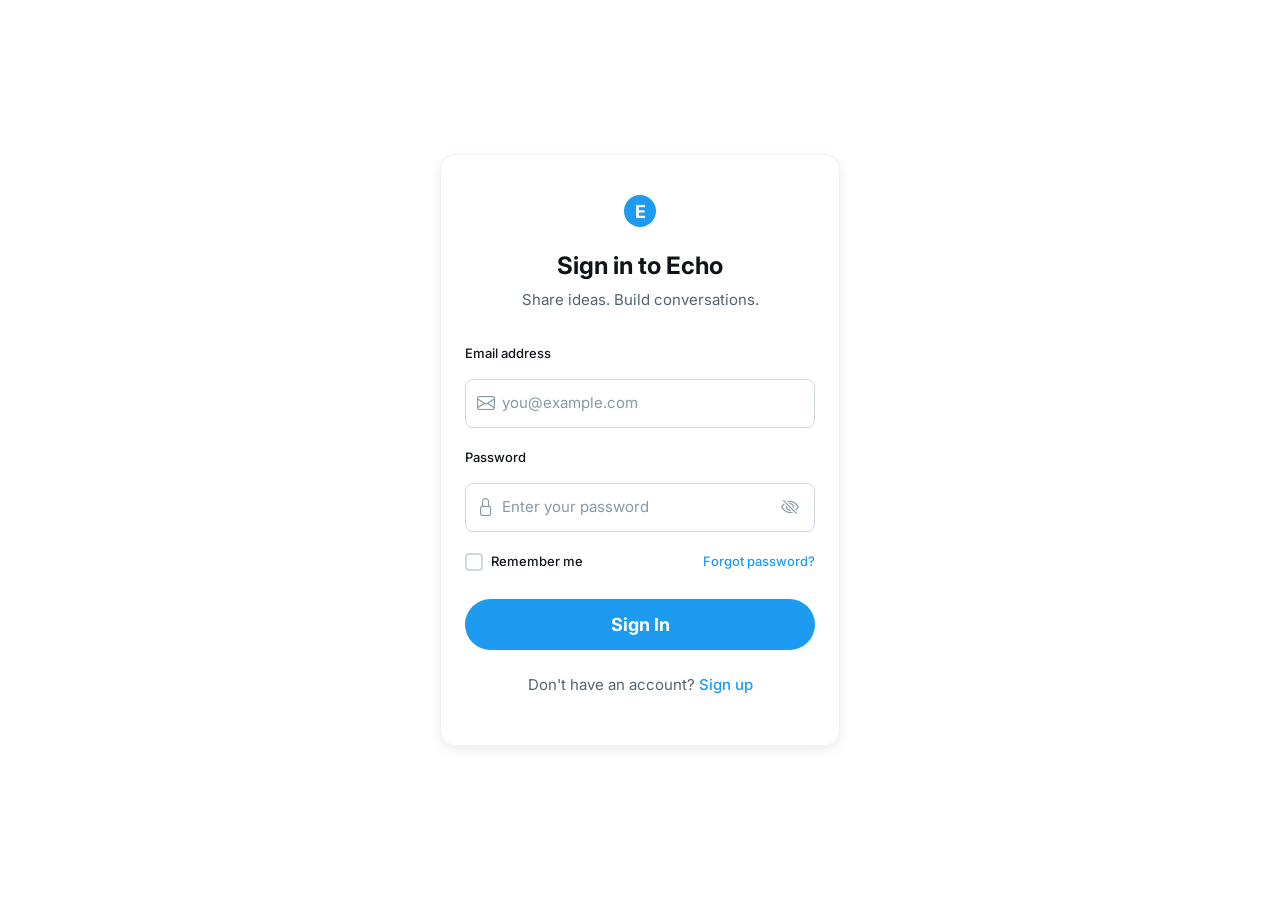
==== login.html @ 074d6367 "feat: add HTML structure for Echo main app and login page" ====
<!DOCTYPE html>
<html lang="en">
<head>
  <meta charset="UTF-8">
  <meta name="viewport" content="width=device-width, initial-scale=1.0">
  <meta name="description" content="Sign in to Echo - Share ideas. Build conversations.">
  <meta name="theme-color" content="#1d9bf0">
  <title>Login / Echo</title>
  <link href="https://cdn.jsdelivr.net/npm/bootstrap@5.3.2/dist/css/bootstrap.min.css" rel="stylesheet">
  <link rel="stylesheet" href="https://cdn.jsdelivr.net/npm/bootstrap-icons@1.11.1/font/bootstrap-icons.css">
  <link rel="preconnect" href="https://fonts.googleapis.com">
  <link href="https://fonts.googleapis.com/css2?family=Inter:wght@400;500;600;700&display=swap" rel="stylesheet">
  <link rel="stylesheet" href="css/style.css">
  <link rel="stylesheet" href="css/login.css">
</head>
<body class="login-page">
  <div class="login-wrapper">
    <div class="login-card" role="form" aria-labelledby="login-heading">
      <header class="login-header">
        <a href="index.html" class="logo-link" aria-label="Echo Home">
          <div class="logo-mark" aria-hidden="true">E</div>
        </a>
        <h1 id="login-heading">Sign in to Echo</h1>
        <p class="login-tagline">Share ideas. Build conversations.</p>
      </header>

      <form class="login-form" id="login-form" novalidate>
        <div class="form-group">
          <label for="login-email" class="form-label">Email address</label>
          <div class="input-wrapper">
            <i class="bi bi-envelope input-icon" aria-hidden="true"></i>
            <input type="email" id="login-email" name="email" class="form-control" placeholder="you@example.com" required autocomplete="email" aria-required="true" aria-describedby="email-error">
          </div>
          <span class="error-message" id="email-error" role="alert" aria-live="assertive"></span>
        </div>

        <div class="form-group">
          <label for="login-password" class="form-label">Password</label>
          <div class="input-wrapper">
            <i class="bi bi-lock input-icon" aria-hidden="true"></i>
            <input type="password" id="login-password" name="password" class="form-control" placeholder="Enter your password" required autocomplete="current-password" aria-required="true" aria-describedby="password-error">
            <button type="button" class="password-toggle" id="password-toggle" aria-label="Show password" title="Show password">
              <i class="bi bi-eye-slash" id="password-toggle-icon" aria-hidden="true"></i>
            </button>
          </div>
          <span class="error-message" id="password-error" role="alert" aria-live="assertive"></span>
        </div>

        <div class="form-options">
          <label class="checkbox-label">
            <input type="checkbox" id="remember-me" name="remember">
            <span class="checkbox-custom" aria-hidden="true"></span>
            <span>Remember me</span>
          </label>
          <a href="#" class="forgot-link" id="forgot-link">Forgot password?</a>
        </div>

        <button type="submit" class="btn-login" id="btn-login">Sign In</button>
      </form>

      <footer class="login-footer">
        <p>Don't have an account? <a href="#" id="signup-link">Sign up</a></p>
      </footer>
    </div>
  </div>

  <div class="toast-container" aria-live="polite" aria-atomic="true"></div>

  <script src="https://cdn.jsdelivr.net/npm/bootstrap@5.3.2/dist/js/bootstrap.bundle.min.js"></script>
  <script src="js/login.js"></script>
</body>
</html>
---- css/style.css ----
/* ============================================
   Echo - Global Stylesheet
   ============================================ */

/* --------------------------------------------
   1. CSS Custom Properties (Design Tokens)
   -------------------------------------------- */
:root {
  /* Brand */
  --color-primary: #1d9bf0;
  --color-primary-hover: #1a8cd8;
  --color-primary-active: #177cc5;
  --color-primary-light: rgba(29, 155, 240, 0.1);

  /* Surfaces */
  --color-background: #ffffff;
  --color-surface: #ffffff;
  --color-surface-hover: rgba(0, 0, 0, 0.03);
  --color-surface-active: rgba(0, 0, 0, 0.06);
  --color-overlay: rgba(0, 0, 0, 0.4);

  /* Borders */
  --color-border: #eff3f4;
  --color-border-strong: #cfd9de;

  /* Text */
  --color-text-primary: #0f1419;
  --color-text-secondary: #536471;
  --color-text-muted: #8899a6;
  --color-text-on-primary: #ffffff;

  /* Status */
  --color-error: #f4212e;
  --color-warning: #ffad1f;
  --color-success: #00ba7c;

  /* Typography */
  --font-family: 'Inter', -apple-system, BlinkMacSystemFont, 'Segoe UI', Roboto, Helvetica, Arial, sans-serif;
  --font-size-xs: 0.75rem;   /* 12px */
  --font-size-sm: 0.8125rem; /* 13px */
  --font-size-base: 0.9375rem; /* 15px */
  --font-size-lg: 1.125rem; /* 18px */
  --font-size-xl: 1.25rem;  /* 20px */
  --font-size-2xl: 1.5rem;  /* 24px */
  --font-weight-normal: 400;
  --font-weight-medium: 500;
  --font-weight-semibold: 600;
  --font-weight-bold: 700;
  --line-height-tight: 1.25;
  --line-height-normal: 1.5;
  --line-height-relaxed: 1.75;

  /* Spacing (8-point grid) */
  --space-1: 0.25rem;  /* 4px */
  --space-2: 0.5rem;   /* 8px */
  --space-3: 0.75rem;  /* 12px */
  --space-4: 1rem;     /* 16px */
  --space-5: 1.25rem;  /* 20px */
  --space-6: 1.5rem;   /* 24px */
  --space-8: 2rem;     /* 32px */
  --space-10: 2.5rem;  /* 40px */
  --space-12: 3rem;    /* 48px */
  --space-16: 4rem;    /* 64px */

  /* Layout */
  --sidebar-width: 275px;
  --sidebar-width-tablet: 88px;
  --right-sidebar-width: 350px;
  --content-max-width: 600px;
  --app-max-width: 1265px;

  /* Shape */
  --radius-sm: 4px;
  --radius-md: 8px;
  --radius-lg: 12px;
  --radius-xl: 16px;
  --radius-pill: 9999px;

  /* Shadows */
  --shadow-sm: 0 1px 2px rgba(0, 0, 0, 0.05);
  --shadow-md: 0 4px 12px rgba(0, 0, 0, 0.08);
  --shadow-lg: 0 8px 24px rgba(0, 0, 0, 0.12);
  --shadow-xl: 0 12px 36px rgba(0, 0, 0, 0.16);

  /* Transitions */
  --transition-fast: 150ms ease;
  --transition-base: 200ms ease;
  --transition-slow: 300ms ease;
  --transition-bounce: 300ms cubic-bezier(0.34, 1.56, 0.64, 1);
}

/* Dark Mode Scaffold (Manual Feature)
   These variables activate when a parent element or the HTML tag
   has a [data-theme="dark"] attribute. The user is expected to
   implement the JavaScript logic to toggle this attribute and
   persist the preference via localStorage. */
[data-theme="dark"] {
  --color-background: #000000;
  --color-surface: #16181c;
  --color-surface-hover: rgba(255, 255, 255, 0.03);
  --color-surface-active: rgba(255, 255, 255, 0.06);
  --color-overlay: rgba(91, 112, 131, 0.4);
  --color-border: #2f3336;
  --color-border-strong: #536471;
  --color-text-primary: #e7e9ea;
  --color-text-secondary: #71767b;
  --color-text-muted: #536471;
  --color-text-on-primary: #ffffff;
  --shadow-sm: 0 1px 2px rgba(255, 255, 255, 0.05);
  --shadow-md: 0 4px 12px rgba(0, 0, 0, 0.3);
  --shadow-lg: 0 8px 24px rgba(0, 0, 0, 0.4);
  --shadow-xl: 0 12px 36px rgba(0, 0, 0, 0.5);
}

/* Smooth transition for theme changes (Premium Dark Mode requirement) */
*,
*::before,
*::after {
  transition: background-color var(--transition-slow), 
              border-color var(--transition-slow), 
              color var(--transition-slow);
}

/* Remove transition for transform/opacity to keep micro-interactions snappy */
@media (prefers-reduced-motion: no-preference) {
  .btn-tweet,
  .icon-btn,
  .tweet-card,
  .nav-link,
  .modal-content,
  .toast,
  .fab-tweet,
  .login-card {
    transition: transform var(--transition-fast), 
                box-shadow var(--transition-fast), 
                background-color var(--transition-base), 
                color var(--transition-base);
  }
}

@media (prefers-reduced-motion: reduce) {
  *,
  *::before,
  *::after {
    transition-duration: 0.01ms !important;
    animation-duration: 0.01ms !important;
  }
}

/* --------------------------------------------
   2. Base Reset & Typography
   -------------------------------------------- */
*,
*::before,
*::after {
  box-sizing: border-box;
  margin: 0;
  padding: 0;
}

html {
  font-size: 16px;
  -webkit-font-smoothing: antialiased;
  -moz-osx-font-smoothing: grayscale;
  scroll-behavior: smooth;
}

body {
  font-family: var(--font-family);
  font-size: var(--font-size-base);
  font-weight: var(--font-weight-normal);
  line-height: var(--line-height-normal);
  color: var(--color-text-primary);
  background-color: var(--color-background);
  min-height: 100vh;
  overflow-x: hidden;
}

h1, h2, h3, h4, h5, h6 {
  font-weight: var(--font-weight-bold);
  line-height: var(--line-height-tight);
  color: var(--color-text-primary);
}

a {
  color: var(--color-primary);
  text-decoration: none;
}

a:hover {
  text-decoration: underline;
}

a:focus-visible,
button:focus-visible,
input:focus-visible,
textarea:focus-visible {
  outline: 2px solid var(--color-primary);
  outline-offset: 2px;
  border-radius: var(--radius-sm);
}

img {
  max-width: 100%;
  height: auto;
  display: block;
}

ul[role="list"],
ol[role="list"] {
  list-style: none;
}

/* --------------------------------------------
   3. Layout Grid
   -------------------------------------------- */
.app-layout {
  display: grid;
  grid-template-columns: 1fr;
  min-height: 100vh;
  max-width: 100%;
  margin: 0 auto;
  position: relative;
}

/* Mobile Bottom Nav */
.mobile-nav {
  display: flex;
  position: fixed;
  bottom: 0;
  left: 0;
  right: 0;
  height: 56px;
  background-color: var(--color-surface);
  border-top: 1px solid var(--color-border);
  z-index: 100;
  justify-content: space-around;
  align-items: center;
  padding: 0 var(--space-4);
}

.mobile-nav-link {
  display: flex;
  flex-direction: column;
  align-items: center;
  justify-content: center;
  color: var(--color-text-secondary);
  font-size: var(--font-size-xl);
  padding: var(--space-2);
  border-radius: var(--radius-pill);
  transition: background-color var(--transition-fast), color var(--transition-fast);
}

.mobile-nav-link:hover,
.mobile-nav-link:focus-visible {
  background-color: var(--color-surface-hover);
  color: var(--color-text-primary);
  text-decoration: none;
}

.mobile-nav-link.active {
  color: var(--color-text-primary);
  font-weight: var(--font-weight-semibold);
}

/* Mobile FAB */
.fab-tweet {
  display: flex;
  position: fixed;
  bottom: calc(56px + var(--space-4));
  right: var(--space-4);
  width: 56px;
  height: 56px;
  border-radius: var(--radius-pill);
  background-color: var(--color-primary);
  color: var(--color-text-on-primary);
  border: none;
  box-shadow: var(--shadow-md);
  align-items: center;
  justify-content: center;
  font-size: var(--font-size-xl);
  cursor: pointer;
  z-index: 90;
}

.fab-tweet:hover {
  background-color: var(--color-primary-hover);
  transform: scale(1.05);
  box-shadow: var(--shadow-lg);
}

.fab-tweet:active {
  transform: scale(0.95);
}

/* Left Sidebar */
.sidebar-left {
  display: none;
  flex-direction: column;
  align-items: flex-end;
  position: sticky;
  top: 0;
  height: 100vh;
  padding: var(--space-2) var(--space-4) var(--space-4) var(--space-4);
  border-right: 1px solid var(--color-border);
  overflow-y: auto;
  scrollbar-width: none;
  -ms-overflow-style: none;
}

.sidebar-left::-webkit-scrollbar {
  display: none;
}

.sidebar-inner {
  display: flex;
  flex-direction: column;
  width: 100%;
  height: 100%;
}

/* Logo */
.logo-link {
  display: inline-flex;
  align-items: center;
  justify-content: center;
  width: 48px;
  height: 48px;
  border-radius: var(--radius-pill);
  margin-bottom: var(--space-4);
  color: var(--color-text-primary);
  transition: background-color var(--transition-fast);
}

.logo-link:hover,
.logo-link:focus-visible {
  background-color: var(--color-surface-hover);
  text-decoration: none;
}

.logo-mark {
  width: 32px;
  height: 32px;
  background-color: var(--color-primary);
  color: var(--color-text-on-primary);
  border-radius: var(--radius-pill);
  display: flex;
  align-items: center;
  justify-content: center;
  font-weight: var(--font-weight-bold);
  font-size: var(--font-size-lg);
}

/* Navigation */
.nav-list {
  display: flex;
  flex-direction: column;
  gap: var(--space-1);
  margin-bottom: var(--space-4);
}

.nav-link {
  display: flex;
  align-items: center;
  gap: var(--space-4);
  padding: var(--space-3) var(--space-4);
  border-radius: var(--radius-pill);
  color: var(--color-text-primary);
  font-size: var(--font-size-xl);
  font-weight: var(--font-weight-medium);
  transition: background-color var(--transition-fast), color var(--transition-fast);
  text-decoration: none;
}

.nav-link:hover,
.nav-link:focus-visible {
  background-color: var(--color-surface-hover);
  text-decoration: none;
}

.nav-link.active {
  font-weight: var(--font-weight-bold);
}

.nav-link i {
  font-size: var(--font-size-2xl);
  flex-shrink: 0;
}

/* Tweet Button (Sidebar) */
.btn-tweet {
  display: flex;
  align-items: center;
  justify-content: center;
  width: 100%;
  padding: var(--space-4) var(--space-6);
  border-radius: var(--radius-pill);
  background-color: var(--color-primary);
  color: var(--color-text-on-primary);
  border: none;
  font-size: var(--font-size-lg);
  font-weight: var(--font-weight-bold);
  cursor: pointer;
  box-shadow: var(--shadow-sm);
  margin-bottom: var(--space-6);
}

.btn-tweet:hover {
  background-color: var(--color-primary-hover);
  transform: translateY(-1px);
  box-shadow: var(--shadow-md);
  text-decoration: none;
}

.btn-tweet:active {
  transform: translateY(0);
  background-color: var(--color-primary-active);
}

.btn-tweet:disabled {
  opacity: 0.5;
  cursor: not-allowed;
  transform: none;
  box-shadow: none;
}

.btn-tweet .btn-icon {
  display: none;
}

.btn-tweet.btn-small {
  width: auto;
  padding: var(--space-2) var(--space-4);
  font-size: var(--font-size-base);
}

/* Profile Summary */
.profile-summary {
  display: flex;
  align-items: center;
  gap: var(--space-3);
  padding: var(--space-3);
  margin-top: auto;
  border-radius: var(--radius-pill);
  cursor: pointer;
  transition: background-color var(--transition-fast);
}

.profile-summary:hover {
  background-color: var(--color-surface-hover);
}

.profile-info {
  display: flex;
  flex-direction: column;
  flex: 1;
  min-width: 0;
}

.profile-name {
  font-weight: var(--font-weight-bold);
  color: var(--color-text-primary);
  white-space: nowrap;
  overflow: hidden;
  text-overflow: ellipsis;
}

.profile-handle,
.profile-role {
  font-size: var(--font-size-sm);
  color: var(--color-text-secondary);
  white-space: nowrap;
  overflow: hidden;
  text-overflow: ellipsis;
}

.login-link {
  font-size: var(--font-size-sm);
  color: var(--color-primary);
  font-weight: var(--font-weight-medium);
  white-space: nowrap;
}

/* Main Content */
.main-content {
  border-right: 1px solid var(--color-border);
  border-left: 1px solid var(--color-border);
  min-height: 100vh;
  max-width: var(--content-max-width);
  width: 100%;
  margin: 0 auto;
  position: relative;
}

.main-header {
  display: flex;
  align-items: center;
  justify-content: space-between;
  padding: var(--space-3) var(--space-4);
  border-bottom: 1px solid var(--color-border);
  background-color: var(--color-surface);
  backdrop-filter: blur(12px);
  -webkit-backdrop-filter: blur(12px);
  position: sticky;
  top: 0;
  z-index: 50;
}

.main-header h1 {
  font-size: var(--font-size-xl);
  font-weight: var(--font-weight-bold);
}

.theme-toggle {
  display: flex;
  align-items: center;
  justify-content: center;
  width: 36px;
  height: 36px;
  border-radius: var(--radius-pill);
  border: none;
  background-color: transparent;
  color: var(--color-text-primary);
  cursor: pointer;
  font-size: var(--font-size-lg);
  transition: background-color var(--transition-fast), transform var(--transition-fast);
}

.theme-toggle:hover {
  background-color: var(--color-surface-hover);
  transform: rotate(15deg);
}

/* Composer */
.composer {
  border-bottom: 1px solid var(--color-border);
  padding: var(--space-4);
}

.composer-body {
  display: flex;
  gap: var(--space-3);
}

.composer-input-area {
  flex: 1;
  display: flex;
  flex-direction: column;
}

.tweet-textarea {
  width: 100%;
  border: none;
  outline: none;
  resize: none;
  background: transparent;
  color: var(--color-text-primary);
  font-family: inherit;
  font-size: var(--font-size-lg);
  line-height: var(--line-height-relaxed);
  min-height: 56px;
  padding: var(--space-2) 0;
}

.tweet-textarea::placeholder {
  color: var(--color-text-secondary);
}

.composer-actions,
.modal-actions {
  display: flex;
  align-items: center;
  justify-content: space-between;
  margin-top: var(--space-3);
  padding-top: var(--space-3);
  border-top: 1px solid var(--color-border);
}

.media-icons {
  display: flex;
  gap: var(--space-2);
}

.icon-btn {
  display: flex;
  align-items: center;
  justify-content: center;
  width: 36px;
  height: 36px;
  border-radius: var(--radius-pill);
  border: none;
  background: transparent;
  color: var(--color-primary);
  cursor: pointer;
  font-size: var(--font-size-lg);
  transition: background-color var(--transition-fast), transform var(--transition-fast);
}

.icon-btn:hover {
  background-color: var(--color-primary-light);
  transform: scale(1.1);
}

.icon-btn:active {
  transform: scale(0.95);
}

.composer-submit-area,
.modal-submit-area {
  display: flex;
  align-items: center;
  gap: var(--space-3);
}

.char-counter {
  font-size: var(--font-size-sm);
  color: var(--color-text-secondary);
  font-weight: var(--font-weight-medium);
  transition: color var(--transition-fast);
}

.char-counter.warning {
  color: var(--color-warning);
}

.char-counter.danger {
  color: var(--color-error);
}

/* Feed */
.feed-wrapper {
  min-height: 400px;
}

.tweet-feed {
  display: flex;
  flex-direction: column;
}

/* Tweet Card */
.tweet-card {
  display: flex;
  gap: var(--space-3);
  padding: var(--space-4);
  border-bottom: 1px solid var(--color-border);
  cursor: pointer;
  animation: fadeIn 0.4s ease-out;
  transition: background-color var(--transition-fast);
}

@keyframes fadeIn {
  from { opacity: 0; transform: translateY(8px); }
  to { opacity: 1; transform: translateY(0); }
}

.tweet-card:hover {
  background-color: var(--color-surface-hover);
}

.tweet-card-content {
  flex: 1;
  min-width: 0;
}

.tweet-header {
  display: flex;
  align-items: center;
  gap: var(--space-1);
  margin-bottom: var(--space-1);
  flex-wrap: wrap;
}

.tweet-name {
  font-weight: var(--font-weight-bold);
  color: var(--color-text-primary);
}

.tweet-handle,
.tweet-time {
  font-size: var(--font-size-sm);
  color: var(--color-text-secondary);
}

.tweet-text {
  color: var(--color-text-primary);
  line-height: var(--line-height-relaxed);
  word-wrap: break-word;
  margin-bottom: var(--space-3);
}

.tweet-actions {
  display: flex;
  justify-content: space-between;
  max-width: 425px;
}

.tweet-action-btn {
  display: flex;
  align-items: center;
  gap: var(--space-1);
  background: none;
  border: none;
  color: var(--color-text-secondary);
  font-size: var(--font-size-sm);
  cursor: pointer;
  padding: var(--space-1);
  border-radius: var(--radius-pill);
  transition: color var(--transition-fast), background-color var(--transition-fast);
}

.tweet-action-btn:hover {
  color: var(--color-primary);
  background-color: var(--color-primary-light);
}

.tweet-action-btn.liked {
  color: var(--color-error);
}

.tweet-action-btn.liked:hover {
  background-color: rgba(244, 33, 46, 0.1);
}

.tweet-action-btn.retweeted {
  color: var(--color-success);
}

.tweet-action-btn.retweeted:hover {
  background-color: rgba(0, 186, 124, 0.1);
}

/* Right Sidebar */
.sidebar-right {
  display: none;
  flex-direction: column;
  gap: var(--space-4);
  padding: var(--space-2) var(--space-4) var(--space-4) var(--space-4);
  position: sticky;
  top: 0;
  height: 100vh;
  overflow-y: auto;
  scrollbar-width: none;
  -ms-overflow-style: none;
}

.sidebar-right::-webkit-scrollbar {
  display: none;
}

/* Search */
.search-box {
  position: relative;
  margin-top: var(--space-2);
}

.search-box > .bi-search {
  position: absolute;
  left: var(--space-4);
  top: 50%;
  transform: translateY(-50%);
  color: var(--color-text-muted);
  font-size: var(--font-size-lg);
  pointer-events: none;
}

.search-input {
  width: 100%;
  padding: var(--space-3) var(--space-4) var(--space-3) calc(var(--space-4) * 2 + 1rem);
  border-radius: var(--radius-pill);
  border: 1px solid transparent;
  background-color: var(--color-surface-hover);
  color: var(--color-text-primary);
  font-family: inherit;
  font-size: var(--font-size-base);
  outline: none;
  transition: background-color var(--transition-fast), border-color var(--transition-fast), box-shadow var(--transition-fast);
}

.search-input:focus {
  background-color: var(--color-surface);
  border-color: var(--color-primary);
  box-shadow: 0 0 0 3px var(--color-primary-light);
}

.search-input::placeholder {
  color: var(--color-text-muted);
}

.search-suggestions {
  position: absolute;
  top: calc(100% + var(--space-2));
  left: 0;
  right: 0;
  background-color: var(--color-surface);
  border: 1px solid var(--color-border);
  border-radius: var(--radius-lg);
  box-shadow: var(--shadow-lg);
  z-index: 60;
  padding: var(--space-2) 0;
}

.suggestion-group h3 {
  font-size: var(--font-size-sm);
  color: var(--color-text-primary);
  padding: var(--space-3) var(--space-4);
  font-weight: var(--font-weight-bold);
}

.suggestion-group ul li a {
  display: block;
  padding: var(--space-3) var(--space-4);
  color: var(--color-text-primary);
  font-size: var(--font-size-base);
  transition: background-color var(--transition-fast);
}

.suggestion-group ul li a:hover,
.suggestion-group ul li a:focus-visible {
  background-color: var(--color-surface-hover);
  text-decoration: none;
}

/* Cards */
.card {
  background-color: var(--color-surface);
  border: 1px solid var(--color-border);
  border-radius: var(--radius-lg);
  overflow: hidden;
}

.card-title {
  font-size: var(--font-size-xl);
  font-weight: var(--font-weight-bold);
  padding: var(--space-4) var(--space-4) var(--space-2);
  color: var(--color-text-primary);
}

/* Trending */
.trend-list li a {
  display: flex;
  flex-direction: column;
  padding: var(--space-3) var(--space-4);
  transition: background-color var(--transition-fast);
  text-decoration: none;
  gap: var(--space-1);
}

.trend-list li a:hover,
.trend-list li a:focus-visible {
  background-color: var(--color-surface-hover);
  text-decoration: none;
}

.trend-category {
  font-size: var(--font-size-xs);
  color: var(--color-text-secondary);
}

.trend-topic {
  font-weight: var(--font-weight-bold);
  color: var(--color-text-primary);
  font-size: var(--font-size-base);
}

.trend-posts {
  font-size: var(--font-size-xs);
  color: var(--color-text-secondary);
}

/* Developer Stats */
.stats-list {
  padding: var(--space-2) var(--space-4) var(--space-4);
}

.stat-item {
  display: flex;
  justify-content: space-between;
  align-items: center;
  padding: var(--space-3) 0;
  border-bottom: 1px solid var(--color-border);
}

.stat-item:last-child {
  border-bottom: none;
}

.stat-item dt {
  font-size: var(--font-size-sm);
  color: var(--color-text-secondary);
}

.stat-item dd {
  font-weight: var(--font-weight-bold);
  color: var(--color-text-primary);
  font-size: var(--font-size-base);
}

/* Modal */
.modal {
  position: fixed;
  inset: 0;
  z-index: 200;
  display: flex;
  align-items: flex-start;
  justify-content: center;
  padding-top: var(--space-8);
}

.modal[hidden] {
  display: none;
}

.modal-backdrop {
  position: absolute;
  inset: 0;
  background-color: var(--color-overlay);
  backdrop-filter: blur(4px);
  -webkit-backdrop-filter: blur(4px);
}

.modal-content {
  position: relative;
  width: 100%;
  max-width: 600px;
  background-color: var(--color-surface);
  border-radius: var(--radius-xl);
  box-shadow: var(--shadow-xl);
  margin: 0 var(--space-4);
  animation: modalSlideDown 0.3s ease-out;
}

@keyframes modalSlideDown {
  from { opacity: 0; transform: translateY(-20px); }
  to { opacity: 1; transform: translateY(0); }
}

.modal.closing .modal-content {
  animation: modalSlideUp 0.2s ease-in forwards;
}

@keyframes modalSlideUp {
  from { opacity: 1; transform: translateY(0); }
  to { opacity: 0; transform: translateY(-20px); }
}

.modal-header {
  display: flex;
  align-items: center;
  padding: var(--space-3) var(--space-4);
  border-bottom: 1px solid var(--color-border);
}

.modal-close {
  display: flex;
  align-items: center;
  justify-content: center;
  width: 36px;
  height: 36px;
  border-radius: var(--radius-pill);
  border: none;
  background: transparent;
  color: var(--color-text-primary);
  cursor: pointer;
  font-size: var(--font-size-lg);
  transition: background-color var(--transition-fast);
}

.modal-close:hover {
  background-color: var(--color-surface-hover);
}

.modal-body {
  display: flex;
  gap: var(--space-3);
  padding: var(--space-4);
}

.modal-input-area {
  flex: 1;
  display: flex;
  flex-direction: column;
}

/* Toast */
.toast-container {
  position: fixed;
  top: var(--space-4);
  right: var(--space-4);
  z-index: 300;
  display: flex;
  flex-direction: column;
  gap: var(--space-3);
  pointer-events: none;
}

.toast {
  display: flex;
  align-items: center;
  gap: var(--space-3);
  padding: var(--space-3) var(--space-4);
  border-radius: var(--radius-md);
  background-color: var(--color-surface);
  color: var(--color-text-primary);
  box-shadow: var(--shadow-lg);
  border: 1px solid var(--color-border);
  font-size: var(--font-size-sm);
  font-weight: var(--font-weight-medium);
  min-width: 280px;
  max-width: 400px;
  pointer-events: auto;
  animation: toastSlideIn 0.3s ease-out;
}

.toast.removing {
  animation: toastSlideOut 0.3s ease-in forwards;
}

@keyframes toastSlideIn {
  from { opacity: 0; transform: translateX(100%); }
  to { opacity: 1; transform: translateX(0); }
}

@keyframes toastSlideOut {
  from { opacity: 1; transform: translateX(0); }
  to { opacity: 0; transform: translateX(100%); }
}

.toast-success {
  border-left: 4px solid var(--color-success);
}

.toast-error {
  border-left: 4px solid var(--color-error);
}

.toast-info {
  border-left: 4px solid var(--color-primary);
}

/* Skeleton Loader */
.skeleton-loader {
  display: flex;
  flex-direction: column;
  padding: var(--space-4);
  gap: var(--space-4);
}

.skeleton-card {
  display: flex;
  gap: var(--space-3);
  animation: shimmer 1.5s infinite linear;
  background: linear-gradient(90deg, var(--color-surface-hover) 25%, var(--color-surface) 50%, var(--color-surface-hover) 75%);
  background-size: 200% 100%;
  border-radius: var(--radius-md);
  padding: var(--space-4);
}

@keyframes shimmer {
  0% { background-position: 200% 0; }
  100% { background-position: -200% 0; }
}

.skeleton-avatar {
  width: 48px;
  height: 48px;
  border-radius: var(--radius-pill);
  background-color: var(--color-border);
  flex-shrink: 0;
}

.skeleton-content {
  flex: 1;
  display: flex;
  flex-direction: column;
  gap: var(--space-2);
}

.skeleton-line {
  height: 12px;
  border-radius: var(--radius-sm);
  background-color: var(--color-border);
  width: 100%;
}

.skeleton-line.short {
  width: 40%;
}

/* Empty State */
.empty-state {
  display: flex;
  flex-direction: column;
  align-items: center;
  justify-content: center;
  padding: var(--space-16) var(--space-4);
  color: var(--color-text-secondary);
  text-align: center;
  gap: var(--space-4);
}

.empty-state i {
  font-size: var(--font-size-2xl);
  opacity: 0.5;
}

/* Avatars */
.avatar {
  display: flex;
  align-items: center;
  justify-content: center;
  border-radius: var(--radius-pill);
  background-color: var(--color-primary);
  color: var(--color-text-on-primary);
  font-weight: var(--font-weight-bold);
  flex-shrink: 0;
}

.avatar-sm {
  width: 40px;
  height: 40px;
  font-size: var(--font-size-sm);
}

.avatar-md {
  width: 48px;
  height: 48px;
  font-size: var(--font-size-base);
}

/* Utilities */
.visually-hidden {
  position: absolute;
  width: 1px;
  height: 1px;
  padding: 0;
  margin: -1px;
  overflow: hidden;
  clip: rect(0, 0, 0, 0);
  white-space: nowrap;
  border: 0;
}

/* --------------------------------------------
   4. Responsive Breakpoints
   -------------------------------------------- */

/* Tablet (768px+) */
@media (min-width: 768px) {
  .app-layout {
    grid-template-columns: var(--sidebar-width-tablet) 1fr;
  }

  .sidebar-left {
    display: flex;
    width: var(--sidebar-width-tablet);
  }

  .sidebar-inner {
    align-items: center;
  }

  .nav-link {
    padding: var(--space-3);
    justify-content: center;
  }

  .nav-link span {
    display: none;
  }

  .btn-tweet {
    width: 48px;
    height: 48px;
    padding: 0;
    border-radius: var(--radius-pill);
  }

  .btn-tweet .btn-text {
    display: none;
  }

  .btn-tweet .btn-icon {
    display: inline;
  }

  .profile-summary {
    justify-content: center;
  }

  .profile-info,
  .login-link {
    display: none;
  }

  .mobile-nav,
  .fab-tweet {
    display: none !important;
  }

  .main-content {
    margin: 0;
  }
}

/* Desktop (1024px+) */
@media (min-width: 1024px) {
  .app-layout {
    grid-template-columns: var(--sidebar-width) 1fr var(--right-sidebar-width);
    max-width: var(--app-max-width);
  }

  .sidebar-left {
    width: var(--sidebar-width);
    align-items: flex-end;
  }

  .sidebar-inner {
    align-items: stretch;
    width: var(--sidebar-width);
  }

  .nav-link {
    padding: var(--space-3) var(--space-4);
    justify-content: flex-start;
  }

  .nav-link span {
    display: inline;
  }

  .btn-tweet {
    width: 100%;
    height: auto;
    padding: var(--space-4) var(--space-6);
  }

  .btn-tweet .btn-text {
    display: inline;
  }

  .btn-tweet .btn-icon {
    display: none;
  }

  .profile-summary {
    justify-content: flex-start;
  }

  .profile-info,
  .login-link {
    display: flex;
  }

  .sidebar-right {
    display: flex;
  }

  .main-content {
    max-width: var(--content-max-width);
  }

  .toast-container {
    top: var(--space-6);
    right: var(--space-6);
  }
}

/* Large Desktop (1440px+) */
@media (min-width: 1440px) {
  .app-layout {
    max-width: var(--app-max-width);
  }
}

/* 4K and Ultra-Wide (2560px+) */
@media (min-width: 2560px) {
  html {
    font-size: 18px;
  }
  .app-layout {
    max-width: 1400px;
  }
}

/* 4K Specific (3840px+) */
@media (min-width: 3840px) {
  html {
    font-size: 20px;
  }
  .app-layout {
    max-width: 1600px;
  }
}

/* Mobile specific overrides for very small screens */
@media (max-width: 374px) {
  .composer-actions,
  .modal-actions {
    flex-wrap: wrap;
    gap: var(--space-2);
  }

  .composer-submit-area,
  .modal-submit-area {
    width: 100%;
    justify-content: flex-end;
  }

  .main-header h1 {
    font-size: var(--font-size-lg);
  }
}

/* Ensure no horizontal overflow on any device */
html, body {
  overflow-x: hidden;
}

/* Ensure text doesn't overflow */
.tweet-text, .tweet-name, .profile-name, .profile-info, .stat-item dd, .trend-topic {
  word-break: break-word;
  overflow-wrap: break-word;
}

/* High contrast mode support */
@media (prefers-contrast: high) {
  :root {
    --color-border: #000000;
    --color-text-secondary: #000000;
  }
  
  .btn-tweet {
    border: 2px solid currentColor;
  }
  
  .tweet-card {
    border: 1px solid currentColor;
  }
}

/* Ensure elements with [hidden] attribute are actually hidden even when custom display is set */
[hidden] {
  display: none !important;
}
---- css/login.css ----
/* ============================================
   Echo - Login Page Stylesheet
   ============================================ */

.login-page {
  display: flex;
  align-items: center;
  justify-content: center;
  min-height: 100vh;
  padding: var(--space-4);
  background-color: var(--color-background);
}

.login-wrapper {
  width: 100%;
  max-width: 400px;
  animation: fadeIn 0.5s ease-out;
}

.login-card {
  background-color: var(--color-surface);
  border: 1px solid var(--color-border);
  border-radius: var(--radius-xl);
  padding: var(--space-8) var(--space-6);
  box-shadow: var(--shadow-md);
  transition: box-shadow var(--transition-slow), transform var(--transition-slow);
}

.login-card:hover {
  box-shadow: var(--shadow-lg);
  transform: translateY(-2px);
}

.login-header {
  text-align: center;
  margin-bottom: var(--space-8);
}

.login-header .logo-link {
  margin: 0 auto var(--space-4);
  display: inline-flex;
  justify-content: center;
  align-items: center;
}

.login-header h1 {
  font-size: var(--font-size-2xl);
  margin-bottom: var(--space-2);
  color: var(--color-text-primary);
}

.login-tagline {
  color: var(--color-text-secondary);
  font-size: var(--font-size-base);
}

.login-form {
  display: flex;
  flex-direction: column;
  gap: var(--space-5);
}

.form-group {
  display: flex;
  flex-direction: column;
  gap: var(--space-2);
  position: relative;
}

.form-label {
  font-size: var(--font-size-sm);
  font-weight: var(--font-weight-medium);
  color: var(--color-text-primary);
}

.input-wrapper {
  position: relative;
  display: flex;
  align-items: center;
}

.input-icon {
  position: absolute;
  left: var(--space-3);
  color: var(--color-text-muted);
  font-size: var(--font-size-lg);
  pointer-events: none;
  z-index: 1;
}

.form-control {
  width: 100%;
  padding: var(--space-3) var(--space-4) var(--space-3) calc(var(--space-3) + 1.5rem);
  border: 1px solid var(--color-border-strong);
  border-radius: var(--radius-md);
  background-color: var(--color-surface);
  color: var(--color-text-primary);
  font-family: inherit;
  font-size: var(--font-size-base);
  outline: none;
  transition: border-color var(--transition-fast), box-shadow var(--transition-fast), background-color var(--transition-fast);
}

.form-control:focus {
  border-color: var(--color-primary);
  box-shadow: 0 0 0 3px var(--color-primary-light);
  background-color: var(--color-surface);
}

.form-control::placeholder {
  color: var(--color-text-muted);
}

.password-toggle {
  position: absolute;
  right: var(--space-3);
  background: none;
  border: none;
  color: var(--color-text-muted);
  cursor: pointer;
  font-size: var(--font-size-lg);
  padding: var(--space-1);
  display: flex;
  align-items: center;
  justify-content: center;
  border-radius: var(--radius-sm);
  transition: color var(--transition-fast), background-color var(--transition-fast);
}

.password-toggle:hover {
  color: var(--color-text-primary);
  background-color: var(--color-surface-hover);
}

.password-toggle:focus-visible {
  outline: 2px solid var(--color-primary);
  outline-offset: 2px;
}

.error-message {
  display: none;
  font-size: var(--font-size-xs);
  color: var(--color-error);
  font-weight: var(--font-weight-medium);
  margin-top: var(--space-1);
}

.error-message.visible {
  display: block;
  animation: shake 0.3s ease-in-out;
}

@keyframes shake {
  0%, 100% { transform: translateX(0); }
  25% { transform: translateX(-4px); }
  75% { transform: translateX(4px); }
}

.form-group.has-error .form-control {
  border-color: var(--color-error);
  background-color: rgba(244, 33, 46, 0.05);
}

.form-options {
  display: flex;
  justify-content: space-between;
  align-items: center;
  font-size: var(--font-size-sm);
  flex-wrap: wrap;
  gap: var(--space-2);
}

.checkbox-label {
  display: flex;
  align-items: center;
  gap: var(--space-2);
  color: var(--color-text-primary);
  cursor: pointer;
  font-size: var(--font-size-sm);
  font-weight: var(--font-weight-medium);
  user-select: none;
}

.checkbox-label input[type="checkbox"] {
  position: absolute;
  opacity: 0;
  width: 0;
  height: 0;
  margin: 0;
}

.checkbox-custom {
  width: 18px;
  height: 18px;
  border: 2px solid var(--color-border-strong);
  border-radius: var(--radius-sm);
  display: inline-flex;
  align-items: center;
  justify-content: center;
  transition: background-color var(--transition-fast), border-color var(--transition-fast);
  flex-shrink: 0;
}

.checkbox-label input[type="checkbox"]:checked + .checkbox-custom {
  background-color: var(--color-primary);
  border-color: var(--color-primary);
}

.checkbox-label input[type="checkbox"]:checked + .checkbox-custom::after {
  content: "✓";
  color: var(--color-text-on-primary);
  font-size: var(--font-size-xs);
  font-weight: var(--font-weight-bold);
  line-height: 1;
}

.checkbox-label input[type="checkbox"]:focus-visible + .checkbox-custom {
  outline: 2px solid var(--color-primary);
  outline-offset: 2px;
}

.forgot-link {
  color: var(--color-primary);
  font-size: var(--font-size-sm);
  text-decoration: none;
  font-weight: var(--font-weight-medium);
  transition: color var(--transition-fast);
}

.forgot-link:hover {
  text-decoration: underline;
}

.btn-login {
  width: 100%;
  padding: var(--space-3) var(--space-4);
  border-radius: var(--radius-pill);
  background-color: var(--color-primary);
  color: var(--color-text-on-primary);
  border: none;
  font-size: var(--font-size-lg);
  font-weight: var(--font-weight-bold);
  cursor: pointer;
  transition: background-color var(--transition-fast), transform var(--transition-fast), box-shadow var(--transition-fast);
  margin-top: var(--space-2);
}

.btn-login:hover {
  background-color: var(--color-primary-hover);
  transform: translateY(-2px);
  box-shadow: var(--shadow-md);
}

.btn-login:active {
  transform: translateY(0);
  background-color: var(--color-primary-active);
}

.btn-login:focus-visible {
  outline: 2px solid var(--color-primary);
  outline-offset: 2px;
}

.login-footer {
  text-align: center;
  margin-top: var(--space-6);
  color: var(--color-text-secondary);
  font-size: var(--font-size-base);
}

.login-footer a {
  color: var(--color-primary);
  font-weight: var(--font-weight-medium);
  text-decoration: none;
  transition: color var(--transition-fast);
}

.login-footer a:hover {
  text-decoration: underline;
}

/* Responsive adjustments for mobile */
@media (max-width: 767px) {
  .login-page {
    padding: 0;
    align-items: flex-start;
    padding-top: var(--space-8);
  }

  .login-card {
    padding: var(--space-6) var(--space-4);
    border: none;
    box-shadow: none;
    border-radius: 0;
  }

  .login-card:hover {
    transform: none;
    box-shadow: none;
  }

  .login-wrapper {
    max-width: 100%;
  }
}

@media (max-width: 374px) {
  .login-header h1 {
    font-size: var(--font-size-xl);
  }

  .login-tagline {
    font-size: var(--font-size-sm);
  }

  .form-options {
    flex-direction: column;
    align-items: flex-start;
  }
}

/* High contrast support */
@media (prefers-contrast: high) {
  .login-card {
    border: 2px solid currentColor;
  }
  .form-control {
    border: 2px solid currentColor;
  }
}
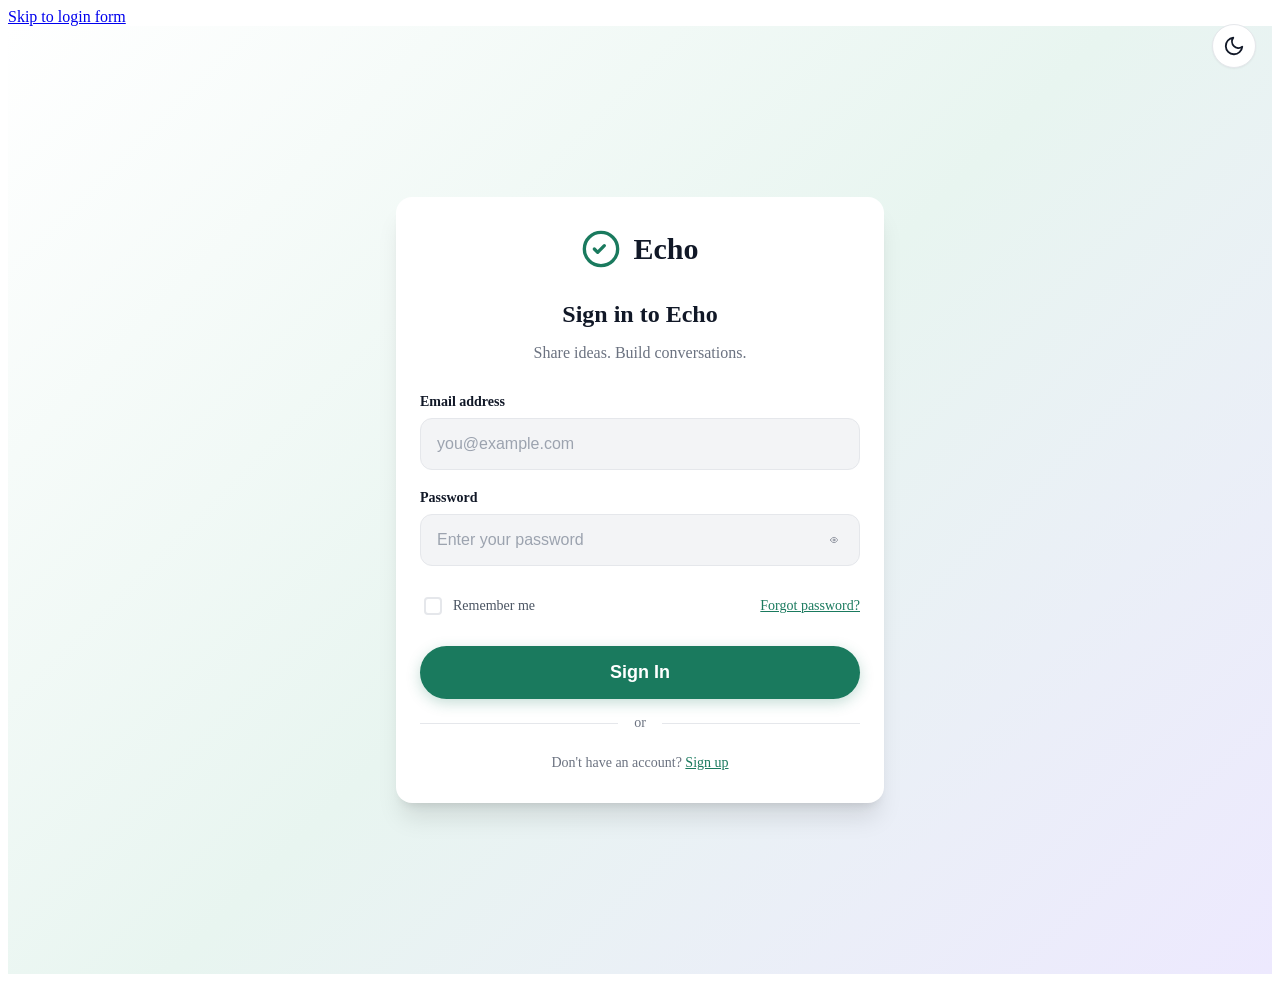
==== commit 1a767b10: "feat: initial Echo Twitter clone" ====
--- a/login.html
+++ b/login.html
@@ -1,72 +1,107 @@
 <!DOCTYPE html>
-<html lang="en">
+<html lang="en" data-theme="light">
 <head>
   <meta charset="UTF-8">
-  <meta name="viewport" content="width=device-width, initial-scale=1.0">
+  <meta name="viewport" content="width=device-width, initial-scale=1.0, maximum-scale=5.0">
   <meta name="description" content="Sign in to Echo - Share ideas. Build conversations.">
-  <meta name="theme-color" content="#1d9bf0">
-  <title>Login / Echo</title>
-  <link href="https://cdn.jsdelivr.net/npm/bootstrap@5.3.2/dist/css/bootstrap.min.css" rel="stylesheet">
-  <link rel="stylesheet" href="https://cdn.jsdelivr.net/npm/bootstrap-icons@1.11.1/font/bootstrap-icons.css">
-  <link rel="preconnect" href="https://fonts.googleapis.com">
-  <link href="https://fonts.googleapis.com/css2?family=Inter:wght@400;500;600;700&display=swap" rel="stylesheet">
-  <link rel="stylesheet" href="css/style.css">
+  <meta name="theme-color" content="#1a7a5e">
+  <title>Sign in to Echo</title>
+  <link rel="stylesheet" href="css/variables.css">
   <link rel="stylesheet" href="css/login.css">
 </head>
-<body class="login-page">
-  <div class="login-wrapper">
-    <div class="login-card" role="form" aria-labelledby="login-heading">
-      <header class="login-header">
-        <a href="index.html" class="logo-link" aria-label="Echo Home">
-          <div class="logo-mark" aria-hidden="true">E</div>
-        </a>
-        <h1 id="login-heading">Sign in to Echo</h1>
-        <p class="login-tagline">Share ideas. Build conversations.</p>
-      </header>
-
+<body>
+  <a href="#login-content" class="skip-link">Skip to login form</a>
+  
+  <!-- Toast Container -->
+  <div class="toast-container" id="toast-container" role="status" aria-live="polite" aria-atomic="true"></div>
+  
+  <div class="login-page" id="login-content">
+    <button class="login-theme-toggle" id="theme-toggle" aria-label="Toggle dark mode" aria-pressed="false">
+      <svg viewBox="0 0 24 24" fill="none" stroke="currentColor" stroke-width="2" stroke-linecap="round" stroke-linejoin="round">
+        <path d="M21 12.79A9 9 0 1 1 11.21 3 7 7 0 0 0 21 12.79z"></path>
+      </svg>
+    </button>
+    
+    <div class="login-card">
+      <div class="login-card__logo">
+        <svg class="login-card__logo-icon" viewBox="0 0 24 24" fill="none" stroke="currentColor" stroke-width="2" stroke-linecap="round" stroke-linejoin="round">
+          <path d="M12 2C6.48 2 2 6.48 2 12s4.48 10 10 10 10-4.48 10-10S17.52 2 12 2z"></path>
+          <path d="M8 12l2 2 4-4"></path>
+        </svg>
+        <span class="login-card__logo-text">Echo</span>
+      </div>
+      
+      <h1 class="login-card__title">Sign in to Echo</h1>
+      <p class="login-card__subtitle">Share ideas. Build conversations.</p>
+      
       <form class="login-form" id="login-form" novalidate>
         <div class="form-group">
-          <label for="login-email" class="form-label">Email address</label>
-          <div class="input-wrapper">
-            <i class="bi bi-envelope input-icon" aria-hidden="true"></i>
-            <input type="email" id="login-email" name="email" class="form-control" placeholder="you@example.com" required autocomplete="email" aria-required="true" aria-describedby="email-error">
+          <label class="form-label" for="login-email">Email address</label>
+          <div class="form-input-wrapper">
+            <input 
+              type="email" 
+              id="login-email" 
+              class="form-input" 
+              placeholder="you@example.com" 
+              autocomplete="email"
+              aria-describedby="login-email-error"
+              required
+            >
           </div>
-          <span class="error-message" id="email-error" role="alert" aria-live="assertive"></span>
+          <div class="form-error" id="login-email-error" role="alert" aria-live="assertive" style="display: none;">
+            <svg class="form-error__icon" viewBox="0 0 24 24" fill="none" stroke="currentColor" stroke-width="2" stroke-linecap="round" stroke-linejoin="round"><circle cx="12" cy="12" r="10"></circle><line x1="12" y1="8" x2="12" y2="12"></line><line x1="12" y1="16" x2="12.01" y2="16"></line></svg>
+            <span>Please enter a valid email address</span>
+          </div>
         </div>
-
+        
         <div class="form-group">
-          <label for="login-password" class="form-label">Password</label>
-          <div class="input-wrapper">
-            <i class="bi bi-lock input-icon" aria-hidden="true"></i>
-            <input type="password" id="login-password" name="password" class="form-control" placeholder="Enter your password" required autocomplete="current-password" aria-required="true" aria-describedby="password-error">
-            <button type="button" class="password-toggle" id="password-toggle" aria-label="Show password" title="Show password">
-              <i class="bi bi-eye-slash" id="password-toggle-icon" aria-hidden="true"></i>
+          <label class="form-label" for="login-password">Password</label>
+          <div class="form-input-wrapper">
+            <input 
+              type="password" 
+              id="login-password" 
+              class="form-input" 
+              placeholder="Enter your password" 
+              autocomplete="current-password"
+              aria-describedby="login-password-error"
+              required
+              minlength="6"
+            >
+            <button type="button" class="form-input__icon" id="toggle-password" aria-label="Toggle password visibility" tabindex="-1">
+              <svg id="eye-icon" viewBox="0 0 24 24" fill="none" stroke="currentColor" stroke-width="2" stroke-linecap="round" stroke-linejoin="round">
+                <path d="M1 12s4-8 11-8 11 8 11 8-4 8-11 8-11-8-11-8z"></path>
+                <circle cx="12" cy="12" r="3"></circle>
+              </svg>
             </button>
           </div>
-          <span class="error-message" id="password-error" role="alert" aria-live="assertive"></span>
+          <div class="form-error" id="login-password-error" role="alert" aria-live="assertive" style="display: none;">
+            <svg class="form-error__icon" viewBox="0 0 24 24" fill="none" stroke="currentColor" stroke-width="2" stroke-linecap="round" stroke-linejoin="round"><circle cx="12" cy="12" r="10"></circle><line x1="12" y1="8" x2="12" y2="12"></line><line x1="12" y1="16" x2="12.01" y2="16"></line></svg>
+            <span>Password must be at least 6 characters</span>
+          </div>
         </div>
-
+        
         <div class="form-options">
-          <label class="checkbox-label">
-            <input type="checkbox" id="remember-me" name="remember">
-            <span class="checkbox-custom" aria-hidden="true"></span>
-            <span>Remember me</span>
+          <label class="form-checkbox-wrapper">
+            <input type="checkbox" class="form-checkbox" id="remember-me" aria-label="Remember me">
+            <span class="form-checkbox-label">Remember me</span>
           </label>
-          <a href="#" class="forgot-link" id="forgot-link">Forgot password?</a>
+          <a href="#" class="form-link">Forgot password?</a>
         </div>
-
-        <button type="submit" class="btn-login" id="btn-login">Sign In</button>
+        
+        <button type="submit" class="btn-login" id="login-submit">
+          <span>Sign In</span>
+        </button>
       </form>
-
-      <footer class="login-footer">
-        <p>Don't have an account? <a href="#" id="signup-link">Sign up</a></p>
-      </footer>
+      
+      <div class="login-divider">or</div>
+      
+      <div class="login-footer">
+        Don't have an account? <a href="#">Sign up</a>
+      </div>
     </div>
   </div>
-
-  <div class="toast-container" aria-live="polite" aria-atomic="true"></div>
-
-  <script src="https://cdn.jsdelivr.net/npm/bootstrap@5.3.2/dist/js/bootstrap.bundle.min.js"></script>
+  
+  <script src="js/darkMode.js"></script>
   <script src="js/login.js"></script>
 </body>
-</html>
+</html>
--- a/css/variables.css
+++ b/css/variables.css
@@ -0,0 +1,157 @@
+/* ============================================
+   ECHO — CSS Design Tokens
+   Matte Emerald Green + Purple Accent Scheme
+   ============================================ */
+
+:root {
+  /* Primary Palette — Matte Emerald Green */
+  --color-primary: #1a7a5e;
+  --color-primary-hover: #156b52;
+  --color-primary-light: #e8f5f0;
+  --color-primary-dark: #0f4a38;
+  --color-primary-muted: #6b9b8a;
+
+  /* Accent — Purple */
+  --color-accent: #7c3aed;
+  --color-accent-hover: #6d28d9;
+  --color-accent-light: #ede9fe;
+  --color-accent-muted: #a78bfa;
+
+  /* Semantic Colors */
+  --color-success: #059669;
+  --color-warning: #d97706;
+  --color-error: #dc2626;
+  --color-info: #7c3aed;
+
+  /* Neutral Scale */
+  --color-white: #ffffff;
+  --color-gray-50: #f9fafb;
+  --color-gray-100: #f3f4f6;
+  --color-gray-200: #e5e7eb;
+  --color-gray-300: #d1d5db;
+  --color-gray-400: #9ca3af;
+  --color-gray-500: #6b7280;
+  --color-gray-600: #4b5563;
+  --color-gray-700: #374151;
+  --color-gray-800: #1f2937;
+  --color-gray-900: #111827;
+  --color-black: #000000;
+
+  /* Background */
+  --bg-body: #ffffff;
+  --bg-surface: #ffffff;
+  --bg-surface-hover: #f9fafb;
+  --bg-surface-active: #f3f4f6;
+  --bg-elevated: #ffffff;
+  --bg-overlay: rgba(0, 0, 0, 0.4);
+  --bg-header: rgba(255, 255, 255, 0.85);
+
+  /* Text */
+  --text-primary: #111827;
+  --text-secondary: #4b5563;
+  --text-muted: #6b7280;
+  --text-placeholder: #9ca3af;
+  --text-on-primary: #ffffff;
+  --text-on-accent: #ffffff;
+
+  /* Border */
+  --border-color: #e5e7eb;
+  --border-color-light: #f3f4f6;
+  --border-color-focus: #1a7a5e;
+  --border-color-accent: #7c3aed;
+
+  /* Shadows */
+  --shadow-sm: 0 1px 2px 0 rgba(0, 0, 0, 0.05);
+  --shadow-md: 0 4px 6px -1px rgba(0, 0, 0, 0.1), 0 2px 4px -2px rgba(0, 0, 0, 0.1);
+  --shadow-lg: 0 10px 15px -3px rgba(0, 0, 0, 0.1), 0 4px 6px -4px rgba(0, 0, 0, 0.1);
+  --shadow-xl: 0 20px 25px -5px rgba(0, 0, 0, 0.1), 0 8px 10px -6px rgba(0, 0, 0, 0.1);
+  --shadow-primary: 0 4px 14px 0 rgba(26, 122, 94, 0.25);
+  --shadow-accent: 0 4px 14px 0 rgba(124, 58, 237, 0.25);
+
+  /* Typography */
+  --font-sans: -apple-system, BlinkMacSystemFont, "Segoe UI", Roboto, Helvetica, Arial, sans-serif;
+  --font-mono: "SF Mono", "Monaco", "Inconsolata", "Roboto Mono", monospace;
+
+  --text-xs: 0.75rem;
+  --text-sm: 0.875rem;
+  --text-base: 1rem;
+  --text-lg: 1.125rem;
+  --text-xl: 1.25rem;
+  --text-2xl: 1.5rem;
+  --text-3xl: 1.875rem;
+
+  --font-normal: 400;
+  --font-medium: 500;
+  --font-semibold: 600;
+  --font-bold: 700;
+
+  --leading-tight: 1.25;
+  --leading-normal: 1.5;
+  --leading-relaxed: 1.625;
+
+  /* Spacing (8-point system) */
+  --space-1: 0.25rem;
+  --space-2: 0.5rem;
+  --space-3: 0.75rem;
+  --space-4: 1rem;
+  --space-5: 1.25rem;
+  --space-6: 1.5rem;
+  --space-8: 2rem;
+  --space-10: 2.5rem;
+  --space-12: 3rem;
+  --space-16: 4rem;
+  --space-20: 5rem;
+
+  /* Layout */
+  --sidebar-left-width: 275px;
+  --sidebar-right-width: 350px;
+  --feed-max-width: 600px;
+  --header-height: 53px;
+  --bottom-nav-height: 56px;
+
+  /* Radius */
+  --radius-sm: 4px;
+  --radius-md: 8px;
+  --radius-lg: 12px;
+  --radius-xl: 16px;
+  --radius-full: 9999px;
+
+  /* Transitions */
+  --transition-fast: 150ms ease;
+  --transition-base: 200ms ease;
+  --transition-slow: 300ms ease;
+  --transition-theme: 300ms ease-in-out;
+
+  /* Z-index */
+  --z-dropdown: 100;
+  --z-sticky: 200;
+  --z-modal-backdrop: 300;
+  --z-modal: 400;
+  --z-toast: 500;
+}
+
+/* ============================================
+   DARK MODE TOKENS
+   ============================================ */
+[data-theme="dark"] {
+  --bg-body: #000000;
+  --bg-surface: #15202b;
+  --bg-surface-hover: #1e2732;
+  --bg-surface-active: #1e2732;
+  --bg-elevated: #1e2732;
+  --bg-overlay: rgba(91, 112, 131, 0.4);
+  --bg-header: rgba(21, 32, 43, 0.85);
+
+  --text-primary: #e7e9ea;
+  --text-secondary: #71767b;
+  --text-muted: #71767b;
+  --text-placeholder: #536471;
+
+  --border-color: #2f3336;
+  --border-color-light: #1e2732;
+  --border-color-focus: #1a7a5e;
+
+  --shadow-sm: 0 1px 2px 0 rgba(255, 255, 255, 0.05);
+  --shadow-md: 0 4px 6px -1px rgba(0, 0, 0, 0.3);
+  --shadow-lg: 0 10px 15px -3px rgba(0, 0, 0, 0.4);
+}
--- a/css/login.css
+++ b/css/login.css
@@ -1,57 +1,69 @@
 /* ============================================
-   Echo - Login Page Stylesheet
+   ECHO — Login Page Styles
    ============================================ */
 
+@import url('variables.css');
+
 .login-page {
+  min-height: 100vh;
   display: flex;
   align-items: center;
   justify-content: center;
-  min-height: 100vh;
-  padding: var(--space-4);
-  background-color: var(--color-background);
-}
-
-.login-wrapper {
+  background: linear-gradient(135deg, var(--bg-body) 0%, var(--color-primary-light) 50%, var(--color-accent-light) 100%);
+  padding: var(--space-6);
+  transition: background var(--transition-theme);
+}
+
+[data-theme="dark"] .login-page {
+  background: linear-gradient(135deg, var(--bg-body) 0%, var(--color-primary-dark) 50%, var(--color-gray-900) 100%);
+}
+
+.login-card {
   width: 100%;
-  max-width: 400px;
-  animation: fadeIn 0.5s ease-out;
-}
-
-.login-card {
-  background-color: var(--color-surface);
-  border: 1px solid var(--color-border);
+  max-width: 440px;
+  background: var(--bg-surface);
   border-radius: var(--radius-xl);
+  box-shadow: var(--shadow-xl);
   padding: var(--space-8) var(--space-6);
-  box-shadow: var(--shadow-md);
-  transition: box-shadow var(--transition-slow), transform var(--transition-slow);
-}
-
-.login-card:hover {
-  box-shadow: var(--shadow-lg);
-  transform: translateY(-2px);
-}
-
-.login-header {
+  transition: background-color var(--transition-theme), box-shadow var(--transition-theme);
+}
+
+.login-card__logo {
+  display: flex;
+  align-items: center;
+  justify-content: center;
+  gap: var(--space-3);
+  margin-bottom: var(--space-8);
+}
+
+.login-card__logo-icon {
+  width: 40px;
+  height: 40px;
+  color: var(--color-primary);
+}
+
+.login-card__logo-text {
+  font-size: var(--text-3xl);
+  font-weight: var(--font-bold);
+  color: var(--text-primary);
+  transition: color var(--transition-theme);
+}
+
+.login-card__title {
+  font-size: var(--text-2xl);
+  font-weight: var(--font-bold);
+  color: var(--text-primary);
+  text-align: center;
+  margin-bottom: var(--space-2);
+  transition: color var(--transition-theme);
+}
+
+.login-card__subtitle {
+  font-size: var(--text-base);
+  color: var(--text-muted);
   text-align: center;
   margin-bottom: var(--space-8);
-}
-
-.login-header .logo-link {
-  margin: 0 auto var(--space-4);
-  display: inline-flex;
-  justify-content: center;
-  align-items: center;
-}
-
-.login-header h1 {
-  font-size: var(--font-size-2xl);
-  margin-bottom: var(--space-2);
-  color: var(--color-text-primary);
-}
-
-.login-tagline {
-  color: var(--color-text-secondary);
-  font-size: var(--font-size-base);
+  transition: color var(--transition-theme);
 }
 
 .login-form {
@@ -64,267 +76,328 @@
   display: flex;
   flex-direction: column;
   gap: var(--space-2);
+}
+
+.form-label {
+  font-size: var(--text-sm);
+  font-weight: var(--font-semibold);
+  color: var(--text-primary);
+  transition: color var(--transition-theme);
+}
+
+.form-input-wrapper {
   position: relative;
-}
-
-.form-label {
-  font-size: var(--font-size-sm);
-  font-weight: var(--font-weight-medium);
-  color: var(--color-text-primary);
-}
-
-.input-wrapper {
-  position: relative;
-  display: flex;
-  align-items: center;
-}
-
-.input-icon {
+  display: flex;
+  align-items: center;
+}
+
+.form-input {
+  width: 100%;
+  padding: var(--space-4) var(--space-4);
+  padding-right: var(--space-12);
+  background: var(--bg-surface-active);
+  border: 1px solid var(--border-color);
+  border-radius: var(--radius-lg);
+  font-size: var(--text-base);
+  color: var(--text-primary);
+  transition: border-color var(--transition-fast), background-color var(--transition-fast), box-shadow var(--transition-fast), color var(--transition-theme);
+}
+
+.form-input::placeholder {
+  color: var(--text-placeholder);
+}
+
+.form-input:focus {
+  outline: none;
+  border-color: var(--color-primary);
+  background: var(--bg-surface);
+  box-shadow: 0 0 0 3px rgba(26, 122, 94, 0.15);
+}
+
+.form-input--error {
+  border-color: var(--color-error);
+  box-shadow: 0 0 0 3px rgba(220, 38, 38, 0.15);
+}
+
+.form-input--error:focus {
+  border-color: var(--color-error);
+  box-shadow: 0 0 0 3px rgba(220, 38, 38, 0.2);
+}
+
+.form-input__icon {
   position: absolute;
-  left: var(--space-3);
-  color: var(--color-text-muted);
-  font-size: var(--font-size-lg);
-  pointer-events: none;
-  z-index: 1;
-}
-
-.form-control {
-  width: 100%;
-  padding: var(--space-3) var(--space-4) var(--space-3) calc(var(--space-3) + 1.5rem);
-  border: 1px solid var(--color-border-strong);
-  border-radius: var(--radius-md);
-  background-color: var(--color-surface);
-  color: var(--color-text-primary);
-  font-family: inherit;
-  font-size: var(--font-size-base);
-  outline: none;
-  transition: border-color var(--transition-fast), box-shadow var(--transition-fast), background-color var(--transition-fast);
-}
-
-.form-control:focus {
-  border-color: var(--color-primary);
-  box-shadow: 0 0 0 3px var(--color-primary-light);
-  background-color: var(--color-surface);
-}
-
-.form-control::placeholder {
-  color: var(--color-text-muted);
-}
-
-.password-toggle {
-  position: absolute;
-  right: var(--space-3);
+  right: var(--space-4);
+  width: 20px;
+  height: 20px;
+  color: var(--text-muted);
+  cursor: pointer;
+  transition: color var(--transition-fast);
   background: none;
   border: none;
-  color: var(--color-text-muted);
-  cursor: pointer;
-  font-size: var(--font-size-lg);
-  padding: var(--space-1);
   display: flex;
   align-items: center;
   justify-content: center;
-  border-radius: var(--radius-sm);
-  transition: color var(--transition-fast), background-color var(--transition-fast);
-}
-
-.password-toggle:hover {
-  color: var(--color-text-primary);
-  background-color: var(--color-surface-hover);
-}
-
-.password-toggle:focus-visible {
+}
+
+.form-input__icon:hover {
+  color: var(--color-primary);
+}
+
+.form-input__icon:focus-visible {
   outline: 2px solid var(--color-primary);
   outline-offset: 2px;
-}
-
-.error-message {
-  display: none;
-  font-size: var(--font-size-xs);
+  border-radius: var(--radius-sm);
+}
+
+.form-error {
+  font-size: var(--text-sm);
   color: var(--color-error);
-  font-weight: var(--font-weight-medium);
-  margin-top: var(--space-1);
-}
-
-.error-message.visible {
-  display: block;
-  animation: shake 0.3s ease-in-out;
-}
-
-@keyframes shake {
+  display: flex;
+  align-items: center;
+  gap: var(--space-2);
+  animation: shakeError 0.3s ease-out;
+}
+
+.form-error__icon {
+  width: 16px;
+  height: 16px;
+  flex-shrink: 0;
+}
+
+@keyframes shakeError {
   0%, 100% { transform: translateX(0); }
   25% { transform: translateX(-4px); }
   75% { transform: translateX(4px); }
 }
 
-.form-group.has-error .form-control {
-  border-color: var(--color-error);
-  background-color: rgba(244, 33, 46, 0.05);
-}
-
 .form-options {
   display: flex;
+  align-items: center;
   justify-content: space-between;
-  align-items: center;
-  font-size: var(--font-size-sm);
-  flex-wrap: wrap;
+  margin-top: var(--space-2);
+}
+
+.form-checkbox-wrapper {
+  display: flex;
+  align-items: center;
   gap: var(--space-2);
-}
-
-.checkbox-label {
-  display: flex;
-  align-items: center;
-  gap: var(--space-2);
-  color: var(--color-text-primary);
   cursor: pointer;
-  font-size: var(--font-size-sm);
-  font-weight: var(--font-weight-medium);
-  user-select: none;
-}
-
-.checkbox-label input[type="checkbox"] {
-  position: absolute;
-  opacity: 0;
-  width: 0;
-  height: 0;
-  margin: 0;
-}
-
-.checkbox-custom {
+}
+
+.form-checkbox {
   width: 18px;
   height: 18px;
-  border: 2px solid var(--color-border-strong);
+  border: 2px solid var(--border-color);
   border-radius: var(--radius-sm);
-  display: inline-flex;
-  align-items: center;
-  justify-content: center;
-  transition: background-color var(--transition-fast), border-color var(--transition-fast);
-  flex-shrink: 0;
-}
-
-.checkbox-label input[type="checkbox"]:checked + .checkbox-custom {
-  background-color: var(--color-primary);
+  appearance: none;
+  cursor: pointer;
+  position: relative;
+  transition: border-color var(--transition-fast), background-color var(--transition-fast);
+}
+
+.form-checkbox:checked {
+  background: var(--color-primary);
   border-color: var(--color-primary);
 }
 
-.checkbox-label input[type="checkbox"]:checked + .checkbox-custom::after {
-  content: "✓";
-  color: var(--color-text-on-primary);
-  font-size: var(--font-size-xs);
-  font-weight: var(--font-weight-bold);
-  line-height: 1;
-}
-
-.checkbox-label input[type="checkbox"]:focus-visible + .checkbox-custom {
+.form-checkbox:checked::after {
+  content: '';
+  position: absolute;
+  left: 4px;
+  top: 1px;
+  width: 5px;
+  height: 9px;
+  border: solid white;
+  border-width: 0 2px 2px 0;
+  transform: rotate(45deg);
+}
+
+.form-checkbox:focus-visible {
   outline: 2px solid var(--color-primary);
   outline-offset: 2px;
 }
 
-.forgot-link {
+.form-checkbox-label {
+  font-size: var(--text-sm);
+  color: var(--text-secondary);
+  transition: color var(--transition-theme);
+}
+
+.form-link {
+  font-size: var(--text-sm);
   color: var(--color-primary);
-  font-size: var(--font-size-sm);
-  text-decoration: none;
-  font-weight: var(--font-weight-medium);
+  font-weight: var(--font-medium);
   transition: color var(--transition-fast);
 }
 
-.forgot-link:hover {
+.form-link:hover {
   text-decoration: underline;
+  text-underline-offset: 2px;
+}
+
+.form-link:focus-visible {
+  outline: 2px solid var(--color-primary);
+  outline-offset: 2px;
+  border-radius: var(--radius-sm);
 }
 
 .btn-login {
   width: 100%;
-  padding: var(--space-3) var(--space-4);
-  border-radius: var(--radius-pill);
-  background-color: var(--color-primary);
-  color: var(--color-text-on-primary);
+  padding: var(--space-4) var(--space-6);
+  background: var(--color-primary);
+  color: var(--color-white);
+  font-size: var(--text-lg);
+  font-weight: var(--font-bold);
+  border-radius: var(--radius-full);
+  transition: background-color var(--transition-fast), transform var(--transition-fast), box-shadow var(--transition-fast);
+  box-shadow: var(--shadow-primary);
   border: none;
-  font-size: var(--font-size-lg);
-  font-weight: var(--font-weight-bold);
   cursor: pointer;
-  transition: background-color var(--transition-fast), transform var(--transition-fast), box-shadow var(--transition-fast);
+  display: flex;
+  align-items: center;
+  justify-content: center;
+  gap: var(--space-3);
   margin-top: var(--space-2);
 }
 
-.btn-login:hover {
-  background-color: var(--color-primary-hover);
+.btn-login:hover:not(:disabled) {
+  background: var(--color-primary-hover);
   transform: translateY(-2px);
-  box-shadow: var(--shadow-md);
-}
-
-.btn-login:active {
+  box-shadow: 0 6px 20px rgba(26, 122, 94, 0.35);
+}
+
+.btn-login:active:not(:disabled) {
   transform: translateY(0);
-  background-color: var(--color-primary-active);
+}
+
+.btn-login:disabled {
+  opacity: 0.7;
+  cursor: not-allowed;
+  transform: none;
 }
 
 .btn-login:focus-visible {
-  outline: 2px solid var(--color-primary);
+  outline: 2px solid var(--color-accent);
   outline-offset: 2px;
+}
+
+.btn-login__spinner {
+  width: 20px;
+  height: 20px;
+  border: 2px solid transparent;
+  border-top-color: currentColor;
+  border-radius: 50%;
+  animation: spin 0.8s linear infinite;
+}
+
+@keyframes spin {
+  to { transform: rotate(360deg); }
+}
+
+.login-divider {
+  display: flex;
+  align-items: center;
+  gap: var(--space-4);
+  margin: var(--space-4) 0;
+  color: var(--text-muted);
+  font-size: var(--text-sm);
+}
+
+.login-divider::before,
+.login-divider::after {
+  content: '';
+  flex: 1;
+  height: 1px;
+  background: var(--border-color);
+  transition: background-color var(--transition-theme);
 }
 
 .login-footer {
   text-align: center;
   margin-top: var(--space-6);
-  color: var(--color-text-secondary);
-  font-size: var(--font-size-base);
+  color: var(--text-muted);
+  font-size: var(--text-sm);
+  transition: color var(--transition-theme);
 }
 
 .login-footer a {
   color: var(--color-primary);
-  font-weight: var(--font-weight-medium);
-  text-decoration: none;
-  transition: color var(--transition-fast);
+  font-weight: var(--font-medium);
 }
 
 .login-footer a:hover {
   text-decoration: underline;
 }
 
-/* Responsive adjustments for mobile */
-@media (max-width: 767px) {
+/* Theme toggle on login */
+.login-theme-toggle {
+  position: absolute;
+  top: var(--space-6);
+  right: var(--space-6);
+  width: 44px;
+  height: 44px;
+  border-radius: var(--radius-full);
+  background: var(--bg-surface);
+  border: 1px solid var(--border-color);
+  display: flex;
+  align-items: center;
+  justify-content: center;
+  color: var(--text-primary);
+  cursor: pointer;
+  transition: background-color var(--transition-fast), color var(--transition-theme), border-color var(--transition-theme), transform var(--transition-fast);
+  box-shadow: var(--shadow-sm);
+}
+
+.login-theme-toggle:hover {
+  transform: scale(1.1);
+  box-shadow: var(--shadow-md);
+}
+
+.login-theme-toggle:focus-visible {
+  outline: 2px solid var(--color-primary);
+  outline-offset: 2px;
+}
+
+.login-theme-toggle svg {
+  width: 22px;
+  height: 22px;
+  transition: transform var(--transition-slow);
+}
+
+.login-theme-toggle:hover svg {
+  transform: rotate(20deg);
+}
+
+/* Responsive */
+@media (max-width: 480px) {
   .login-page {
-    padding: 0;
+    padding: var(--space-4);
     align-items: flex-start;
-    padding-top: var(--space-8);
-  }
-
+    padding-top: 15vh;
+  }
+  
   .login-card {
     padding: var(--space-6) var(--space-4);
-    border: none;
-    box-shadow: none;
-    border-radius: 0;
-  }
-
-  .login-card:hover {
-    transform: none;
-    box-shadow: none;
-  }
-
-  .login-wrapper {
-    max-width: 100%;
-  }
-}
-
-@media (max-width: 374px) {
-  .login-header h1 {
-    font-size: var(--font-size-xl);
-  }
-
-  .login-tagline {
-    font-size: var(--font-size-sm);
-  }
-
-  .form-options {
-    flex-direction: column;
-    align-items: flex-start;
-  }
-}
-
-/* High contrast support */
-@media (prefers-contrast: high) {
-  .login-card {
+  }
+  
+  .login-card__logo-text {
+    font-size: var(--text-2xl);
+  }
+  
+  .login-theme-toggle {
+    top: var(--space-4);
+    right: var(--space-4);
+  }
+}
+
+@media (prefers-reduced-motion: reduce) {
+  .btn-login__spinner {
+    animation: none;
     border: 2px solid currentColor;
-  }
-  .form-control {
-    border: 2px solid currentColor;
-  }
-}
+    border-top-color: transparent;
+  }
+  
+  .form-error {
+    animation: none;
+  }
+}
